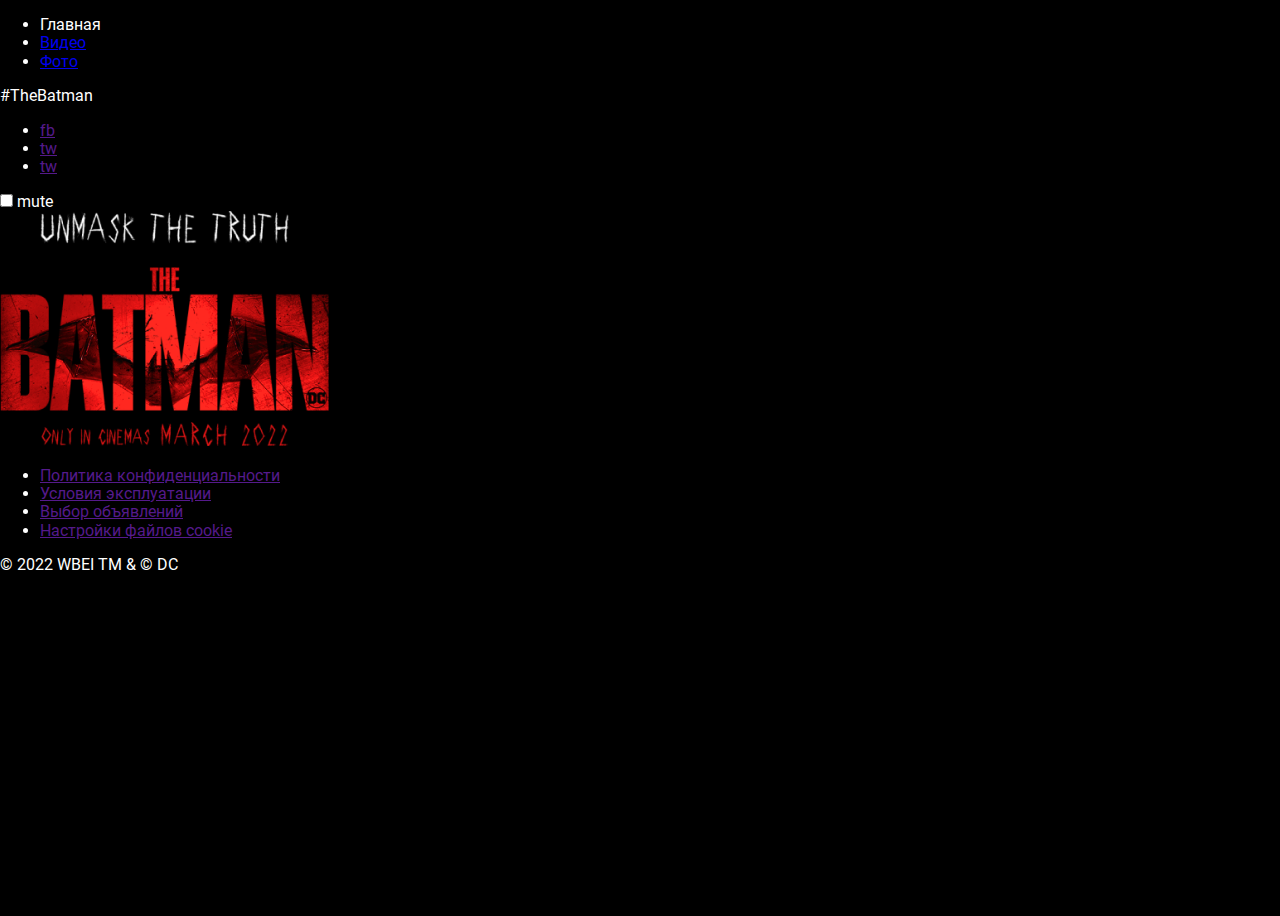
==== index.html @ ea83bf89 "init project1" ====
<!DOCTYPE html>
<html lang="ru">

<head>
   <meta charset="UTF-8">
   <meta http-equiv="X-UA-Compatible" content="IE=edge">
   <meta name="viewport" content="width=device-width, initial-scale=1.0">
   <title>Batman</title>
   <link rel="stylesheet" href="style/normalize.css">
   <link rel="stylesheet" href="style/style.css">
</head>

<body>
   <header class="header">
      <nav class="header__navigation navigation">
         <ul class="navigation__list">
            <li class="navigation__item">
               <a class="navigation__link">Главная</a>
            </li>
            <li class="navigation__item">
               <a class="navigation__link" href="video.html">Видео</a>
            </li>
            <li class="navigation__item">
               <a class="navigation__link" href="foto.html">Фото</a>
            </li>
         </ul>
         <p class="header__heshtag">#TheBatman</p>
         <ul class="header__social social">
            <li class="social__item">
               <a href="" class="social__link">fb</a>
            </li>
            <li class="social__item">
               <a href="" class="social__link">tw</a>
            </li>
            <li class="social__item">
               <a href="" class="social__link">tw</a>
            </li>
         </ul>
      </nav>
      <div class="mute">
         <input type="checkbox" class="mute__checkbox" id="mute">
         <label for="mute" class="mute__label">mute</label>
      </div>
   </header>
   <main class="main">
      <img src="img/logo.png" alt="Логотип к фильму Бэтмен" class="logo" width="329" height="235">
   </main>
   <footer class="footer">
      <ul class="footer__links">
         <li><a href="" class="footer__link">Политика конфиденциальности</a></li>
         <li><a href="" class="footer__link">Условия эксплуатации</a></li>
         <li><a href="" class="footer__link">Выбор объявлений</a></li>
         <li><a href="" class="footer__link">Настройки файлов cookie</a></li>
      </ul>
      <p class="footer__copyright">
         © 2022 WBEI TM & © DC
      </p>
   </footer>



</body>

</html>
---- style/style.css ----
@font-face {
   font-family: Roboto;
   font-weight: 400;
   font-display: swap;
   src: local('Roboto'), url('../fonts/roboto-v29-latin_cyrillic-regular.woff2') format('woff2'), url('../fonts/roboto-v29-latin_cyrillic-regular.woff') format('woff');
}

@font-face {
   font-family: Roboto;
   font-weight: 500;
   font-display: swap;
   src: local('Roboto'), url('../fonts/roboto-v29-latin_cyrillic-500.woff2') format('woff2'), url('../fonts/roboto-v29-latin_cyrillic-500.woff') format('woff');
}

html{
   box-sizing: border-box;
}

*, *::after, *::before{
   box-sizing: inherit;
}

body{
   height: 100vh;
   min-width: 320px;
   font-family: Roboto, sans-serif;
   background-color: #000000;
   color: #fff;
}
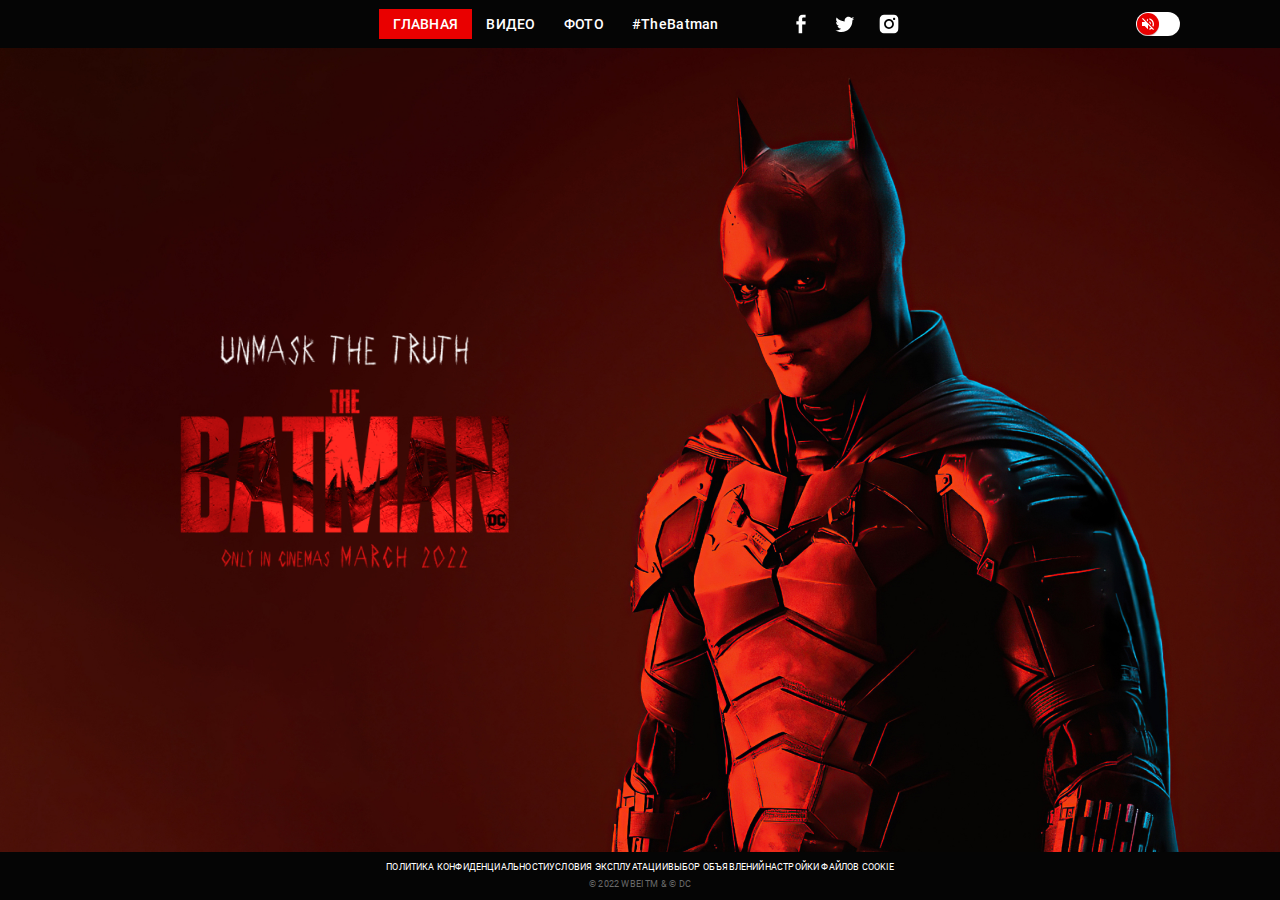
==== commit 5193345d: "adaptive" ====
--- a/index.html
+++ b/index.html
@@ -12,10 +12,13 @@
 
 <body>
    <header class="header">
+      <button class="burger"></button>
       <nav class="header__navigation navigation">
+         <button class="navigation__close">
+         </button>
          <ul class="navigation__list">
             <li class="navigation__item">
-               <a class="navigation__link">Главная</a>
+               <a class="navigation__link navigation__link_active">Главная</a>
             </li>
             <li class="navigation__item">
                <a class="navigation__link" href="video.html">Видео</a>
@@ -27,22 +30,22 @@
          <p class="header__heshtag">#TheBatman</p>
          <ul class="header__social social">
             <li class="social__item">
-               <a href="" class="social__link">fb</a>
+               <a href="" class="social__link social__link_fb"></a>
             </li>
             <li class="social__item">
-               <a href="" class="social__link">tw</a>
+               <a href="" class="social__link social__link_tw"></a>
             </li>
             <li class="social__item">
-               <a href="" class="social__link">tw</a>
+               <a href="" class="social__link social__link_inst"></a>
             </li>
          </ul>
       </nav>
       <div class="mute">
          <input type="checkbox" class="mute__checkbox" id="mute">
-         <label for="mute" class="mute__label">mute</label>
+         <label for="mute" class="mute__label"></label>
       </div>
    </header>
-   <main class="main">
+   <main class="main main_index">
       <img src="img/logo.png" alt="Логотип к фильму Бэтмен" class="logo" width="329" height="235">
    </main>
    <footer class="footer">
--- a/style/style.css
+++ b/style/style.css
@@ -24,6 +24,309 @@
    height: 100vh;
    min-width: 320px;
    font-family: Roboto, sans-serif;
-   background-color: #000000;
+   background-color: #050505;
    color: #fff;
+   display: flex;
+   flex-direction: column;
+   justify-content: space-between;
+}
+
+img{
+   max-width: 100%;
+   height: auto;
+}
+
+button{
+   padding: 0;
+   cursor: pointer;
+}
+
+a{
+   color: inherit;
+   text-decoration: none;
+}
+
+ul{
+   list-style: none;
+   margin: 0;
+   padding: 0;
+}
+
+h1, h2, h3, p {
+   margin: 0;
+}
+
+header{
+   padding-top: 9px;
+   padding-bottom: 9px;
+   position: relative;
+}
+
+.navigation{
+   display: flex;
+   justify-content: center;
+   align-items: center;
+   font-weight: 500;
+   font-size: 14px;
+   line-height: 16px;
+   letter-spacing: 0.02em;
+}
+
+.navigation__list{
+   display: flex;
+   text-transform: uppercase;
+   margin-right: 14px;
+}
+
+.navigation__link{
+   padding: 7px 14px;
+   display: block;
+}
+
+.navigation__link_active{
+   background-color: #E90000;
+}
+
+.header__heshtag{
+   margin-right: 70px;
+}
+
+.social{
+   display: flex;
+}
+
+.social__item{
+   margin-right: 20px;
+}
+
+.social__item:last-child {
+   margin-right: 0px;
+}
+
+.social__link{
+   width: 24px;
+   height: 24px;
+   display: block;
+}
+
+.social__link_fb{
+   background-image: url('../img/fb.svg');
+}
+
+.social__link_tw{
+   background-image: url('../img/tw.svg');
+}
+
+
+.social__link_inst{
+   background-image: url('../img/inst.svg');
+}
+
+
+.mute{
+   position: absolute;
+   right: 100px;
+   top: 50%;
+   transform: translateY(-50%);
+   width: 44px;
+   height: 24px;
+   overflow: hidden;
+   background-color: #FFFFFF;
+   border-radius: 30px;
+}
+
+.mute__checkbox{
+   position: relative;
+   width: 100%;
+   height: 100%;
+   padding: 0;
+   margin: 0;
+   opacity: 0;
+   cursor: pointer;
+   z-index: 3;
+}
+
+.mute__label:before,
+.mute__label:after{
+   content: '';
+   position: absolute;
+   top: 1px;
+   display: block;
+   left: 1px;
+   width: 22px;
+   height: 22px;
+   border-radius:50%;
+   background-color: #E90000;
+   box-shadow: 0px 1px 1px rgba(69, 2, 2, 0.3);
+   transition: left 0.3s ease-in-out, right 0.3s ease-in-out;
+   background-position: center;
+   background-repeat: no-repeat;
+}
+
+.mute__label:before{
+   background-image: url('../img/volume_off.svg');
+
+}
+
+.mute__label:after{
+   right: -22px;
+   left: auto;
+   background-image: url('../img/volume_up.svg');
+}
+
+.mute__checkbox:checked+.mute__label:before{
+   left: -22px;
+}
+
+.mute__checkbox:checked+.mute__label:after{
+   right: 1px;
+}
+
+.burger{
+   display:none;
+} 
+
+.navigation__close{
+   display: none;
+}
+
+.main{
+   flex-grow: 1;
+}
+
+.main_index{
+   display: flex;
+   align-items: center;
+   background: url('../img/bg.jpg');
+   background-position: top;
+   background-size: cover;
+   padding-left: 180px;
+}
+
+.logo{
+   animation: zoomIn 1s;
+}
+@keyframes zoomIn{
+   from{
+      transform: scale3d(0, 0, 0);
+   }
+}
+
+.footer{
+   padding-top: 10px;
+   padding-bottom: 10px;
+   display: flex;
+   flex-direction: column;
+   align-items: center;
+   font-weight: 400;
+   font-size: 9px;
+   line-height: 11px;
+   letter-spacing: 0.02em;
+   text-transform: uppercase;
+}
+
+.footer__copyright{
+   color:#6A6A6A ;
+}
+
+.footer__links{
+   display: flex;
+   margin-bottom: 6px;
+   gap:21pxi;
+}
+
+@media (max-width:1024px){
+   .mute{right: 20px;}
+   .main_index{padding-left: 60px;}
+}  
+
+@media (max-width:768px){
+   .header{
+      display: flex;
+      align-items: center;
+      padding-left: 20px;
+      padding-right: 20px;
+   }
+   .burger{display: block;
+      width: 20px;
+      height: 12px;
+      background-color: transparent;
+      background-image: url('../img/menu.svg');
+      border: none;
+   }
+   .navigation{
+      position: fixed;
+      top: 0;
+      left: 0;
+      width: 240px;
+      transform: translateX(-240px);
+      bottom: 0;
+      background-color: #260707;
+      flex-direction: column;
+      justify-content: flex-start;
+      padding-top: 90px;
+      text-align: center;
+      align-items: stretch;
+      transition: transform 0.3s ease-in-out;
+   }
+   .navigation_active{
+      transform: translateX(0);
+   }
+   .navigation__list{
+      flex-direction: column;
+      margin-right: 0;
+      gap: 6px;
+      margin-bottom: 6px;
+   }
+   .navigation__link{
+      padding-top: 12px;
+      padding-bottom: 12px;
+   }
+   .header__heshtag{
+      margin-right: 0;
+      margin-bottom: 40px;
+   }
+   .navigation__close{
+      position: absolute;
+      display: block;
+      top: 20px;
+      left: 20px;
+      width: 16px;
+      height: 16px;
+      background-image: url('../img/close.svg');
+      background-color: transparent;
+      border: none;
+   }
+   .social{
+      justify-content: center;
+   }
+   .main_index{
+      padding-left: 30px;
+   }
+   .logo{
+      width: 230px;
+   }
+   .footer{
+      padding-left: 20px;
+      padding-right: 20px;
+      text-align: center;
+   }
+}
+
+@media (max-width:580px){
+   .main_index{
+      align-items: flex-end;
+      justify-content: center;
+      padding-bottom: 64px;
+      padding-left: 0;
+      background-image: linear-gradient(0.11deg, rgba(0, 0, 0, 0.76) 32.14%, rgba(255, 0, 0, 0) 72.56%), url('../img/bg-m.jpg');
+   }
+   .logo{
+      width: 125px;
+   }
+   .footer{
+      font-size: 6px;
+      line-height: 7px;
+   }
+   
 }